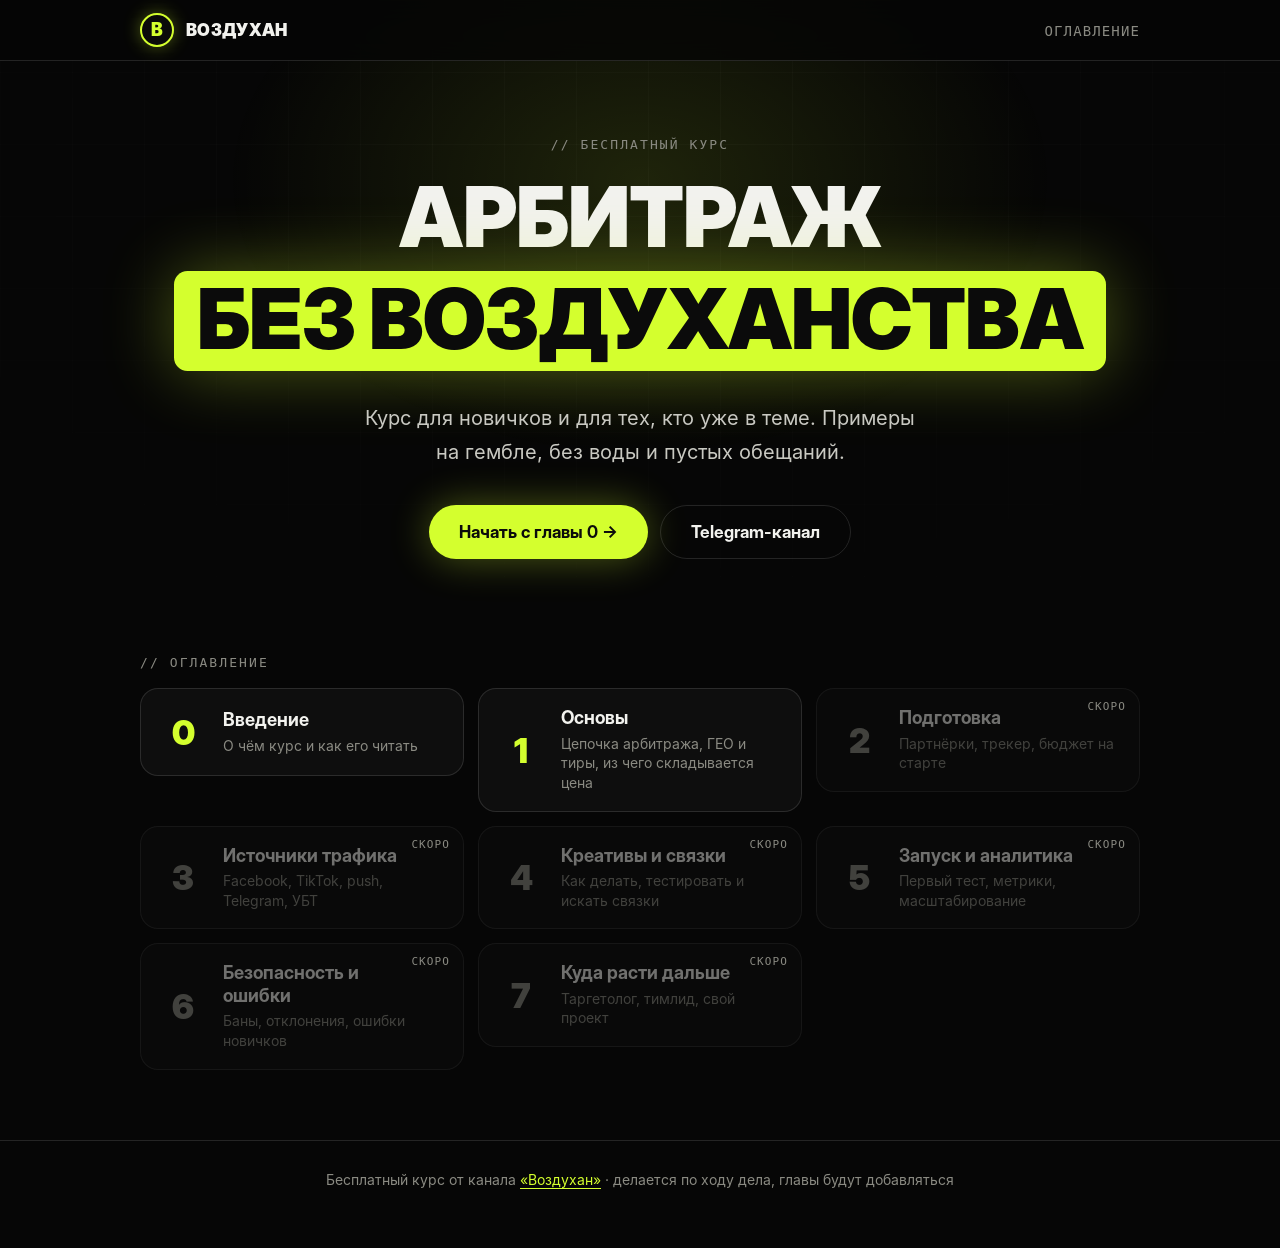
==== index.html @ 56ff72e5 "Глава 1: Основы (цепочка, ГЕО и тиры, цена, пример Бельгии) Co-Authored-By: Claude Sonnet 5.5 <norep" ====
<!doctype html>
<html lang="ru">
<head>
<meta charset="utf-8">
<meta name="viewport" content="width=device-width,initial-scale=1">
<title>Арбитраж без воздуханства — бесплатный курс</title>
<meta name="description" content="Бесплатный курс по арбитражу трафика от канала «Воздухан»: от новичка до первых тестов. Без воды и пустых обещаний.">
<meta property="og:type" content="website">
<meta property="og:title" content="Арбитраж без воздуханства — бесплатный курс">
<meta property="og:description" content="Бесплатный курс по арбитражу трафика от канала «Воздухан»: от новичка до первых тестов. Без воды и пустых обещаний.">
<meta property="og:image" content="https://plata1213.github.io/arbitrage-course/assets/cover.png">
<meta property="og:url" content="https://plata1213.github.io/arbitrage-course/">
<meta name="twitter:card" content="summary_large_image">
<meta name="theme-color" content="#060606">
<link rel="stylesheet" href="assets/style.css">
</head>
<body>
<div class="progress"></div>
<header class="top"><div class="wrap wide">
<a class="brand" href="index.html"><span class="logo">В</span>Воздухан</a>
<nav><a href="index.html#toc">Оглавление</a></nav>
</div></header>
<main>
<section class="hero"><div class="wrap">
<div class="kicker">// бесплатный курс</div>
<h1>Арбитраж<br><span class="plate">без воздуханства</span></h1>
<p class="lead">Курс для новичков и для тех, кто уже в теме. Примеры на гембле, без воды и пустых обещаний.</p>
<div class="btns"><a class="cta" href="chapters/00-vvedenie.html">Начать с главы 0 →</a><a class="cta ghost" href="https://t.me/+eh5fYWmZDxxhMjFi" target="_blank" rel="noopener">Telegram-канал</a></div>
</div></section>
<section class="wrap wide" id="toc">
<div class="section-title">// оглавление</div>
<ul class="toc">
<li><a href="chapters/00-vvedenie.html"><span class="n">0</span><span><div class="t">Введение</div><div class="d">О чём курс и как его читать</div></span></a></li>
<li><a href="chapters/01-osnovy.html"><span class="n">1</span><span><div class="t">Основы</div><div class="d">Цепочка арбитража, ГЕО и тиры, из чего складывается цена</div></span></a></li>
<li><div class="soon"><span class="n">2</span><span><div class="t">Подготовка</div><div class="d">Партнёрки, трекер, бюджет на старте</div></span></div><span class="badge">скоро</span></li>
<li><div class="soon"><span class="n">3</span><span><div class="t">Источники трафика</div><div class="d">Facebook, TikTok, push, Telegram, УБТ</div></span></div><span class="badge">скоро</span></li>
<li><div class="soon"><span class="n">4</span><span><div class="t">Креативы и связки</div><div class="d">Как делать, тестировать и искать связки</div></span></div><span class="badge">скоро</span></li>
<li><div class="soon"><span class="n">5</span><span><div class="t">Запуск и аналитика</div><div class="d">Первый тест, метрики, масштабирование</div></span></div><span class="badge">скоро</span></li>
<li><div class="soon"><span class="n">6</span><span><div class="t">Безопасность и ошибки</div><div class="d">Баны, отклонения, ошибки новичков</div></span></div><span class="badge">скоро</span></li>
<li><div class="soon"><span class="n">7</span><span><div class="t">Куда расти дальше</div><div class="d">Таргетолог, тимлид, свой проект</div></span></div><span class="badge">скоро</span></li>
</ul>
</section>
</main>
<footer><div class="wrap">Бесплатный курс от канала <a href="https://t.me/+eh5fYWmZDxxhMjFi" target="_blank" rel="noopener">«Воздухан»</a> · делается по ходу дела, главы будут добавляться</div></footer>
<script src="assets/app.js"></script>
</body></html>
---- assets/style.css ----
@font-face{font-family:"Inter";src:url(fonts/Inter-Regular.otf);font-weight:400;font-display:swap}
@font-face{font-family:"Inter";src:url(fonts/Inter-Medium.otf);font-weight:500;font-display:swap}
@font-face{font-family:"Inter";src:url(fonts/Inter-SemiBold.otf);font-weight:600;font-display:swap}
@font-face{font-family:"Inter Display";src:url(fonts/InterDisplay-Bold.otf);font-weight:700;font-display:swap}
@font-face{font-family:"Inter Display";src:url(fonts/InterDisplay-Black.otf);font-weight:900;font-display:swap}
:root{--bg:#060606;--card:#0e0e0e;--line:#ffffff1f;--ink:#f2f2ee;--mut:#8a8a82;--acc:#d4ff2e;
--disp:"Inter Display","Inter",system-ui,sans-serif;--body:"Inter",system-ui,-apple-system,"Segoe UI",sans-serif;
--mono:ui-monospace,"JetBrains Mono","DejaVu Sans Mono",Consolas,monospace;color-scheme:dark}
*{box-sizing:border-box}
html{scroll-behavior:smooth}
body{margin:0;background:var(--bg);color:var(--ink);font:400 18px/1.7 var(--body);-webkit-font-smoothing:antialiased;min-height:100vh;position:relative}
body::before{content:"";position:fixed;inset:0;z-index:-2;background-image:linear-gradient(#ffffff14 1px,transparent 1px),linear-gradient(90deg,#ffffff14 1px,transparent 1px);background-size:72px 72px;opacity:.35;-webkit-mask-image:radial-gradient(80% 60% at 50% 20%,#000,transparent);mask-image:radial-gradient(80% 60% at 50% 20%,#000,transparent)}
body::after{content:"";position:fixed;left:50%;top:-120px;width:900px;height:600px;transform:translateX(-50%);z-index:-1;background:radial-gradient(#d4ff2e1f,transparent 65%);pointer-events:none}
a{color:var(--acc);text-underline-offset:3px}
.wrap{max-width:760px;margin:0 auto;padding:0 20px}
.wrap.wide{max-width:1040px}
/* top bar */
.top{position:sticky;top:0;z-index:10;backdrop-filter:blur(14px);-webkit-backdrop-filter:blur(14px);background:#060606cc;border-bottom:1px solid var(--line)}
.top .wrap{display:flex;align-items:center;justify-content:space-between;height:60px}
.brand{display:flex;align-items:center;gap:12px;text-decoration:none;color:var(--ink);font:900 17px var(--disp);letter-spacing:.02em;text-transform:uppercase}
.logo{width:34px;height:34px;border-radius:50%;border:2px solid var(--acc);display:grid;place-items:center;color:var(--acc);font:900 18px var(--disp);box-shadow:0 0 18px #d4ff2e55;background:#0a0a0a;line-height:1;padding-bottom:1px}
.top nav a{font:500 14px var(--mono);letter-spacing:.08em;text-transform:uppercase;color:var(--mut);text-decoration:none;padding:8px 0}
.top nav a:hover{color:var(--acc)}
.progress{position:fixed;left:0;top:0;height:3px;width:0;background:var(--acc);box-shadow:0 0 12px var(--acc);z-index:20}
/* hero */
.hero{padding:76px 0 40px;text-align:center}
.hero .wrap{max-width:1040px}
.kicker{font:500 13px var(--mono);letter-spacing:.16em;text-transform:uppercase;color:var(--mut)}
.hero h1{font:900 clamp(40px,9vw,84px)/1.02 var(--disp);text-transform:uppercase;margin:22px 0 0;letter-spacing:-.01em}
.plate{display:inline-block;background:var(--acc);color:#0b0b0b;padding:.05em .28em .12em;border-radius:.16em;margin-top:.14em;box-shadow:0 0 70px #d4ff2e55}
.hero p.lead{max-width:560px;margin:30px auto 0;font-size:20px;color:#c9c9c2}
.cta{display:inline-flex;align-items:center;gap:10px;margin-top:36px;background:var(--acc);color:#0b0b0b;font:700 17px var(--disp);padding:16px 30px;border-radius:999px;text-decoration:none;box-shadow:0 0 40px #d4ff2e55;transition:transform .2s,box-shadow .2s}
.cta:hover{transform:translateY(-2px);box-shadow:0 0 56px #d4ff2e88}
/* toc */
.section-title{font:500 13px var(--mono);letter-spacing:.16em;text-transform:uppercase;color:var(--mut);margin:56px 0 18px}
.toc{display:grid;grid-template-columns:repeat(auto-fill,minmax(300px,1fr));gap:14px;padding:0;list-style:none;margin:0 0 70px}
.toc li{position:relative}
.toc a,.toc .soon{display:flex;gap:18px;align-items:center;min-height:88px;padding:18px 20px;background:var(--card);border:1px solid var(--line);border-radius:18px;text-decoration:none;color:var(--ink);transition:border-color .2s,box-shadow .2s,transform .2s}
.toc a:hover{border-color:var(--acc);box-shadow:0 0 30px #d4ff2e22;transform:translateY(-2px)}
.toc .n{font:900 34px var(--disp);color:var(--acc);min-width:44px;text-align:center}
.toc .t{font:700 18px/1.25 var(--disp)}
.toc .d{font-size:14px;color:var(--mut);margin-top:4px;line-height:1.4}
.toc .soon{opacity:.45;cursor:default}
.toc .soon .t{padding-right:46px}
.toc .soon .n{color:var(--mut)}
.badge{position:absolute;right:14px;top:12px;font:500 11px var(--mono);letter-spacing:.1em;text-transform:uppercase;color:var(--mut)}
/* article */
article.wrap{padding:56px 20px 30px}
article .kicker{color:var(--acc)}
article h1{font:900 clamp(34px,7vw,56px)/1.06 var(--disp);margin:14px 0 8px;text-transform:uppercase}
article .cover{width:100%;border-radius:18px;border:1px solid var(--line);margin:28px 0 8px;display:block}
article h2{font:900 clamp(24px,4.5vw,32px)/1.2 var(--disp);margin:52px 0 12px;display:flex;align-items:center;gap:14px}
article h2::before{content:"";width:10px;height:28px;border-radius:3px;background:var(--acc);box-shadow:0 0 14px #d4ff2e88;flex:none}
article p{margin:0 0 20px;color:#dcdcd5}
article strong{color:var(--ink);font-weight:600}
.note{border:1px solid var(--line);border-left:3px solid var(--acc);background:var(--card);border-radius:14px;padding:18px 22px;margin:28px 0}
.note b{font:700 12px var(--mono);letter-spacing:.14em;text-transform:uppercase;color:var(--acc);display:block;margin-bottom:6px}
.note p{margin:0;color:#c9c9c2;font-size:17px}
details.deep{border:1px dashed #d4ff2e66;border-radius:14px;padding:4px 20px;margin:28px 0;background:#d4ff2e08}
details.deep summary{cursor:pointer;font:700 12px var(--mono);letter-spacing:.14em;text-transform:uppercase;color:var(--acc);padding:14px 0;list-style:none}
details.deep summary::-webkit-details-marker{display:none}
details.deep summary::before{content:"+ ";}
details.deep[open] summary::before{content:"− ";}
.pager{display:flex;justify-content:space-between;gap:14px;margin:56px 0 40px;flex-wrap:wrap}
.pager a,.pager span{flex:1;min-width:200px;padding:18px 22px;border:1px solid var(--line);border-radius:16px;background:var(--card);text-decoration:none;color:var(--ink);font:700 16px var(--disp)}
.pager small{display:block;font:500 11px var(--mono);letter-spacing:.12em;text-transform:uppercase;color:var(--mut);margin-bottom:4px}
.pager a:hover{border-color:var(--acc)}
.pager .r{text-align:right}
.pager span{opacity:.4}
footer{border-top:1px solid var(--line);padding:30px 0 60px;color:var(--mut);font:400 14px var(--body);text-align:center}
@media(max-width:560px){body{font-size:17px}.hero{padding:52px 0 24px}.top nav a{font-size:12px}.toc{grid-template-columns:1fr}.pager .r{text-align:left}}
@media(prefers-reduced-motion:reduce){*{transition:none!important;scroll-behavior:auto!important}}

.cta.ghost{background:transparent;color:var(--ink);border:1px solid var(--line);box-shadow:none;margin-left:12px}
.cta.ghost:hover{border-color:var(--acc);color:var(--acc);box-shadow:0 0 30px #d4ff2e22}
.btns{display:flex;flex-wrap:wrap;gap:12px;justify-content:center;margin-top:36px}
.btns .cta,.btns .cta.ghost{margin:0}
.sub{margin:48px 0 0;text-align:center;border:1px solid var(--line);background:var(--card);border-radius:18px;padding:28px 22px}
.sub p{margin:0 0 16px;color:#dcdcd5}
.sub .cta{margin-top:0}

article ul{margin:0 0 20px;padding-left:22px;color:#dcdcd5}
article li{margin:6px 0}
.tblwrap{overflow-x:auto;margin:6px 0 20px;border:1px solid var(--line);border-radius:14px;background:var(--card)}
.tbl{width:100%;border-collapse:collapse;font-size:16px}
.tbl th{font:700 12px var(--mono);letter-spacing:.12em;text-transform:uppercase;color:var(--acc);text-align:left;padding:14px 18px;border-bottom:1px solid var(--line)}
.tbl td{padding:14px 18px;border-bottom:1px solid #ffffff10;color:#dcdcd5}
.tbl tr:last-child td{border-bottom:0}
.tbl td:first-child{font-weight:600;color:var(--ink)}
.tbl td:last-child{font:700 17px var(--disp);color:var(--acc)}
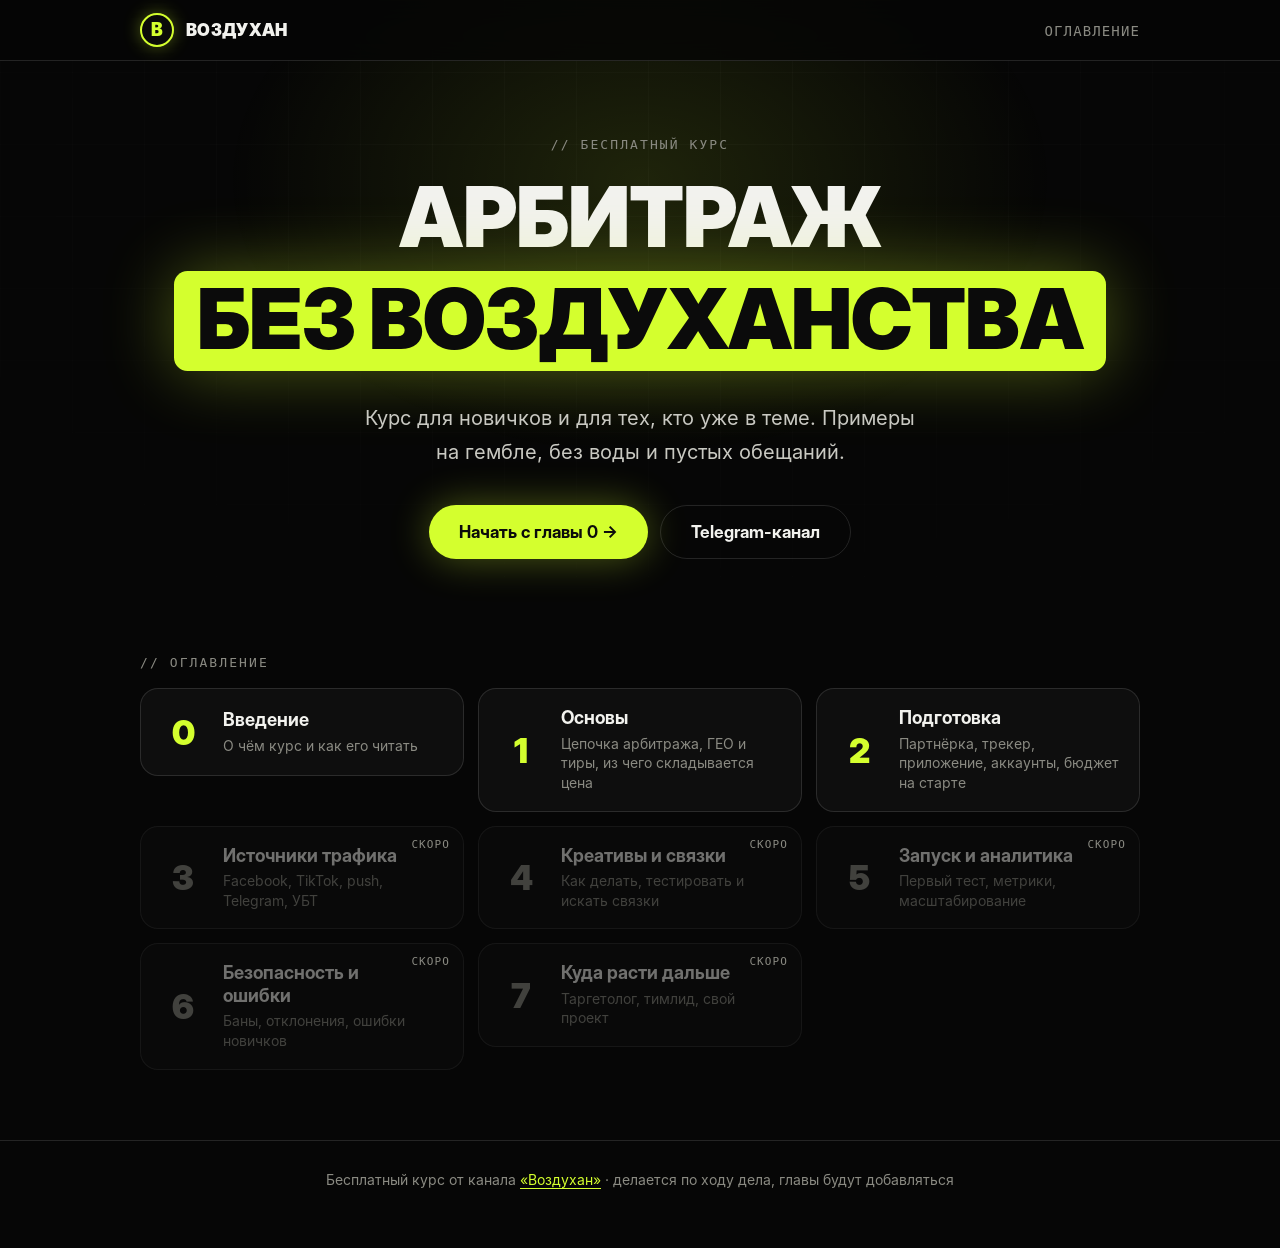
==== commit 49c94901: "Глава 2: Подготовка Co-Authored-By: Claude Sonnet 5.5 <noreply@anthropic.com> Claude-Session: https:" ====
--- a/index.html
+++ b/index.html
@@ -32,7 +32,7 @@
 <ul class="toc">
 <li><a href="chapters/00-vvedenie.html"><span class="n">0</span><span><div class="t">Введение</div><div class="d">О чём курс и как его читать</div></span></a></li>
 <li><a href="chapters/01-osnovy.html"><span class="n">1</span><span><div class="t">Основы</div><div class="d">Цепочка арбитража, ГЕО и тиры, из чего складывается цена</div></span></a></li>
-<li><div class="soon"><span class="n">2</span><span><div class="t">Подготовка</div><div class="d">Партнёрки, трекер, бюджет на старте</div></span></div><span class="badge">скоро</span></li>
+<li><a href="chapters/02-podgotovka.html"><span class="n">2</span><span><div class="t">Подготовка</div><div class="d">Партнёрка, трекер, приложение, аккаунты, бюджет на старте</div></span></a></li>
 <li><div class="soon"><span class="n">3</span><span><div class="t">Источники трафика</div><div class="d">Facebook, TikTok, push, Telegram, УБТ</div></span></div><span class="badge">скоро</span></li>
 <li><div class="soon"><span class="n">4</span><span><div class="t">Креативы и связки</div><div class="d">Как делать, тестировать и искать связки</div></span></div><span class="badge">скоро</span></li>
 <li><div class="soon"><span class="n">5</span><span><div class="t">Запуск и аналитика</div><div class="d">Первый тест, метрики, масштабирование</div></span></div><span class="badge">скоро</span></li>
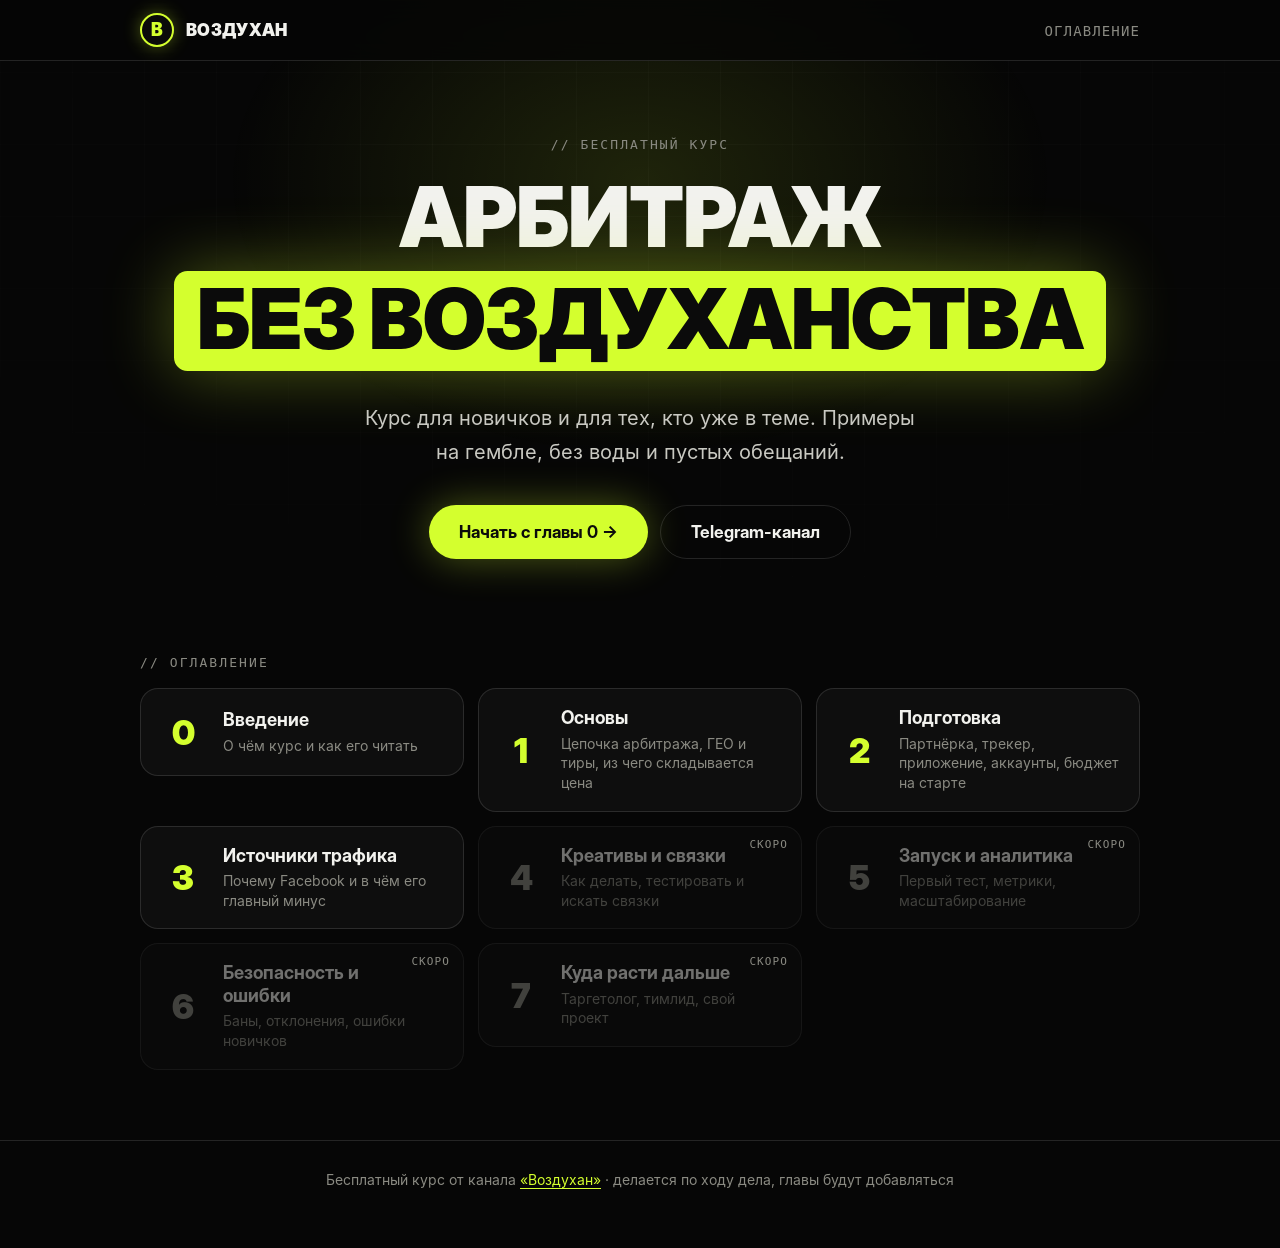
==== commit fc4d8659: "Глава 3: Источники трафика (Facebook) Co-Authored-By: Claude Sonnet 5.5 <noreply@anthropic.com> Clau" ====
--- a/index.html
+++ b/index.html
@@ -33,7 +33,7 @@
 <li><a href="chapters/00-vvedenie.html"><span class="n">0</span><span><div class="t">Введение</div><div class="d">О чём курс и как его читать</div></span></a></li>
 <li><a href="chapters/01-osnovy.html"><span class="n">1</span><span><div class="t">Основы</div><div class="d">Цепочка арбитража, ГЕО и тиры, из чего складывается цена</div></span></a></li>
 <li><a href="chapters/02-podgotovka.html"><span class="n">2</span><span><div class="t">Подготовка</div><div class="d">Партнёрка, трекер, приложение, аккаунты, бюджет на старте</div></span></a></li>
-<li><div class="soon"><span class="n">3</span><span><div class="t">Источники трафика</div><div class="d">Facebook, TikTok, push, Telegram, УБТ</div></span></div><span class="badge">скоро</span></li>
+<li><a href="chapters/03-istochniki.html"><span class="n">3</span><span><div class="t">Источники трафика</div><div class="d">Почему Facebook и в чём его главный минус</div></span></a></li>
 <li><div class="soon"><span class="n">4</span><span><div class="t">Креативы и связки</div><div class="d">Как делать, тестировать и искать связки</div></span></div><span class="badge">скоро</span></li>
 <li><div class="soon"><span class="n">5</span><span><div class="t">Запуск и аналитика</div><div class="d">Первый тест, метрики, масштабирование</div></span></div><span class="badge">скоро</span></li>
 <li><div class="soon"><span class="n">6</span><span><div class="t">Безопасность и ошибки</div><div class="d">Баны, отклонения, ошибки новичков</div></span></div><span class="badge">скоро</span></li>
--- a/assets/style.css
+++ b/assets/style.css
@@ -88,3 +88,20 @@
 .tbl tr:last-child td{border-bottom:0}
 .tbl td:first-child{font-weight:600;color:var(--ink)}
 .tbl td:last-child{font:700 17px var(--disp);color:var(--acc)}
+
+.car{margin:6px 0 22px}
+.car-track{display:flex;gap:12px;overflow-x:auto;scroll-snap-type:x mandatory;scrollbar-width:none;-webkit-overflow-scrolling:touch}
+.car-track::-webkit-scrollbar{display:none}
+.slide{flex:0 0 78%;scroll-snap-align:center;margin:0;border:1px solid var(--line);border-radius:16px;height:190px;display:flex;align-items:center;justify-content:center;position:relative;overflow:hidden}
+.slide img{max-width:78%;max-height:62%;object-fit:contain;margin:0;border:0;border-radius:0;box-shadow:none}
+.slide figcaption{position:absolute;left:12px;bottom:10px;font:700 11px var(--mono);letter-spacing:.12em;text-transform:uppercase;color:#fff;background:#000c;padding:4px 8px;border-radius:6px}
+.car-nav{display:flex;align-items:center;justify-content:center;gap:14px;margin-top:12px}
+.car-b{width:38px;height:38px;border-radius:50%;border:1px solid var(--line);background:var(--card);color:var(--acc);font-size:18px;cursor:pointer}
+.car-b:hover{border-color:var(--acc)}
+.car-dots{display:flex;gap:8px}
+.car-dots i{width:8px;height:8px;border-radius:50%;background:#ffffff30;display:block}
+.car-dots i.on{background:var(--acc)}
+@media(min-width:700px){.slide{flex-basis:46%}}
+
+.fbfig{margin:6px 0 22px;text-align:center}
+.fbfig img{width:150px;height:150px;border-radius:30px;box-shadow:0 0 40px #1877f233;border:0;margin:0 auto}
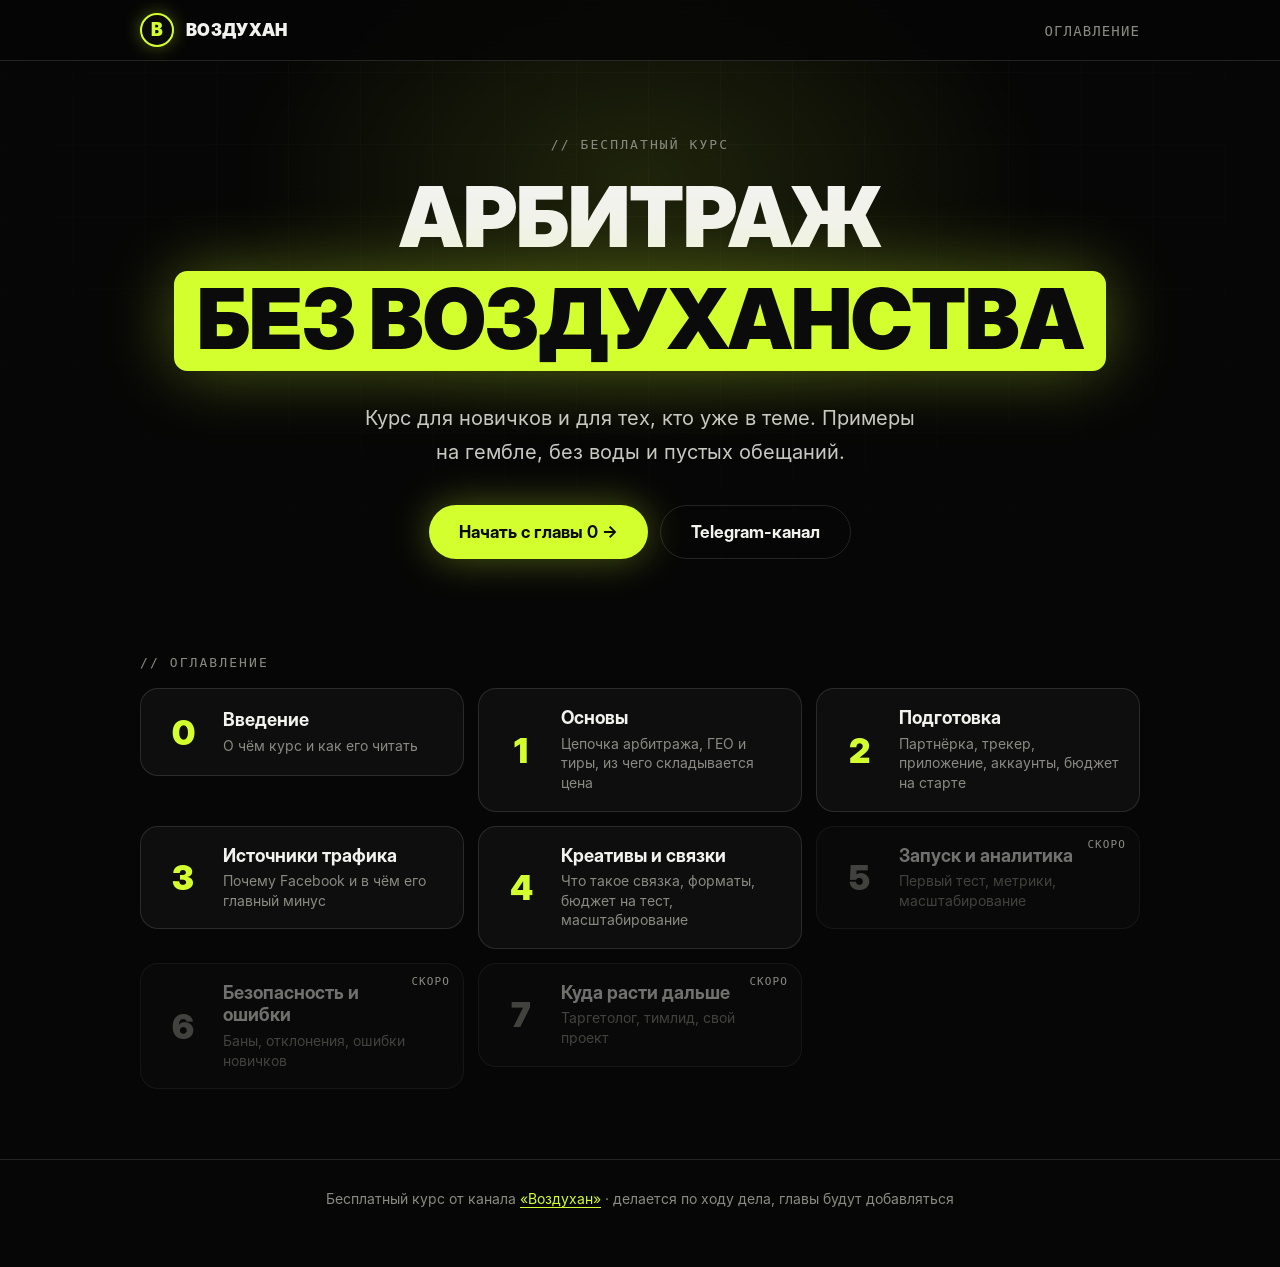
==== commit b0095426: "Глава 4: Креативы и связки Co-Authored-By: Claude Sonnet 5.5 <noreply@anthropic.com> Claude-Session:" ====
--- a/index.html
+++ b/index.html
@@ -34,7 +34,7 @@
 <li><a href="chapters/01-osnovy.html"><span class="n">1</span><span><div class="t">Основы</div><div class="d">Цепочка арбитража, ГЕО и тиры, из чего складывается цена</div></span></a></li>
 <li><a href="chapters/02-podgotovka.html"><span class="n">2</span><span><div class="t">Подготовка</div><div class="d">Партнёрка, трекер, приложение, аккаунты, бюджет на старте</div></span></a></li>
 <li><a href="chapters/03-istochniki.html"><span class="n">3</span><span><div class="t">Источники трафика</div><div class="d">Почему Facebook и в чём его главный минус</div></span></a></li>
-<li><div class="soon"><span class="n">4</span><span><div class="t">Креативы и связки</div><div class="d">Как делать, тестировать и искать связки</div></span></div><span class="badge">скоро</span></li>
+<li><a href="chapters/04-kreativy.html"><span class="n">4</span><span><div class="t">Креативы и связки</div><div class="d">Что такое связка, форматы, бюджет на тест, масштабирование</div></span></a></li>
 <li><div class="soon"><span class="n">5</span><span><div class="t">Запуск и аналитика</div><div class="d">Первый тест, метрики, масштабирование</div></span></div><span class="badge">скоро</span></li>
 <li><div class="soon"><span class="n">6</span><span><div class="t">Безопасность и ошибки</div><div class="d">Баны, отклонения, ошибки новичков</div></span></div><span class="badge">скоро</span></li>
 <li><div class="soon"><span class="n">7</span><span><div class="t">Куда расти дальше</div><div class="d">Таргетолог, тимлид, свой проект</div></span></div><span class="badge">скоро</span></li>
--- a/assets/style.css
+++ b/assets/style.css
@@ -105,3 +105,5 @@
 
 .fbfig{margin:6px 0 22px;text-align:center}
 .fbfig img{width:150px;height:150px;border-radius:30px;box-shadow:0 0 40px #1877f233;border:0;margin:0 auto}
+
+img.fig{display:block;width:100%;height:auto;border:1px solid var(--line);border-radius:14px;margin:8px 0 22px}
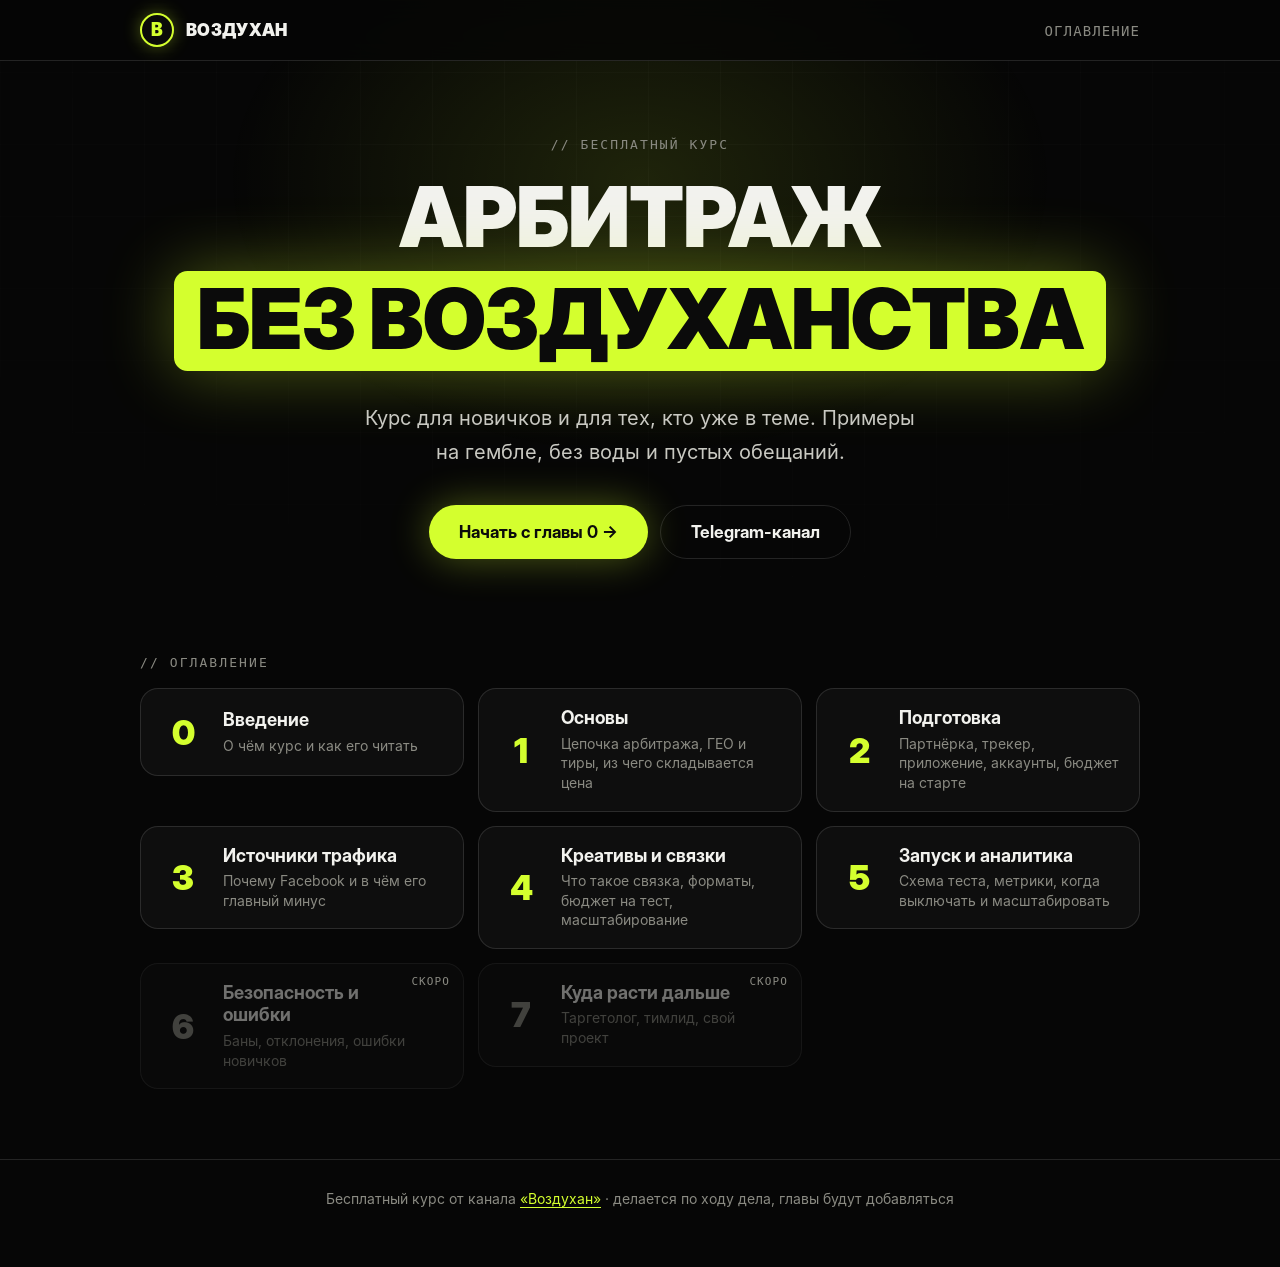
==== commit c5341880: "Глава 5: Запуск и аналитика Co-Authored-By: Claude Sonnet 5.5 <noreply@anthropic.com> Claude-Session" ====
--- a/index.html
+++ b/index.html
@@ -35,7 +35,7 @@
 <li><a href="chapters/02-podgotovka.html"><span class="n">2</span><span><div class="t">Подготовка</div><div class="d">Партнёрка, трекер, приложение, аккаунты, бюджет на старте</div></span></a></li>
 <li><a href="chapters/03-istochniki.html"><span class="n">3</span><span><div class="t">Источники трафика</div><div class="d">Почему Facebook и в чём его главный минус</div></span></a></li>
 <li><a href="chapters/04-kreativy.html"><span class="n">4</span><span><div class="t">Креативы и связки</div><div class="d">Что такое связка, форматы, бюджет на тест, масштабирование</div></span></a></li>
-<li><div class="soon"><span class="n">5</span><span><div class="t">Запуск и аналитика</div><div class="d">Первый тест, метрики, масштабирование</div></span></div><span class="badge">скоро</span></li>
+<li><a href="chapters/05-zapusk.html"><span class="n">5</span><span><div class="t">Запуск и аналитика</div><div class="d">Схема теста, метрики, когда выключать и масштабировать</div></span></a></li>
 <li><div class="soon"><span class="n">6</span><span><div class="t">Безопасность и ошибки</div><div class="d">Баны, отклонения, ошибки новичков</div></span></div><span class="badge">скоро</span></li>
 <li><div class="soon"><span class="n">7</span><span><div class="t">Куда расти дальше</div><div class="d">Таргетолог, тимлид, свой проект</div></span></div><span class="badge">скоро</span></li>
 </ul>
--- a/assets/style.css
+++ b/assets/style.css
@@ -107,3 +107,18 @@
 .fbfig img{width:150px;height:150px;border-radius:30px;box-shadow:0 0 40px #1877f233;border:0;margin:0 auto}
 
 img.fig{display:block;width:100%;height:auto;border:1px solid var(--line);border-radius:14px;margin:8px 0 22px}
+
+article h3{font:800 20px var(--disp);margin:26px 0 10px;color:var(--ink)}
+.pair{border:1px solid var(--line);border-radius:16px;padding:16px;margin:12px 0 18px;background:var(--card)}
+.pair.good{border-color:var(--acc)}
+.pair.bad{border-color:#ff4d4d88}
+.tagl{display:inline-block;font:700 11px var(--mono);letter-spacing:.14em;text-transform:uppercase;padding:5px 10px;border-radius:7px;margin-bottom:12px}
+.good .tagl{background:var(--acc);color:#0b0b0b}
+.bad .tagl{background:#ff4d4d;color:#fff}
+.pairrow{display:flex;align-items:center;gap:10px}
+.pairrow figure{flex:1;margin:0;min-width:0}
+.pairrow img{width:100%;height:auto;border-radius:10px;border:0;display:block;margin:0}
+.pairrow figcaption{font:600 12px var(--mono);color:#9a9a92;margin-top:8px;text-align:center}
+.pa{font-size:24px;color:var(--acc)}
+.bad .pa{color:#ff4d4d}
+.pair .cap{margin:14px 0 0;font-size:15px;color:#b9b9b0}
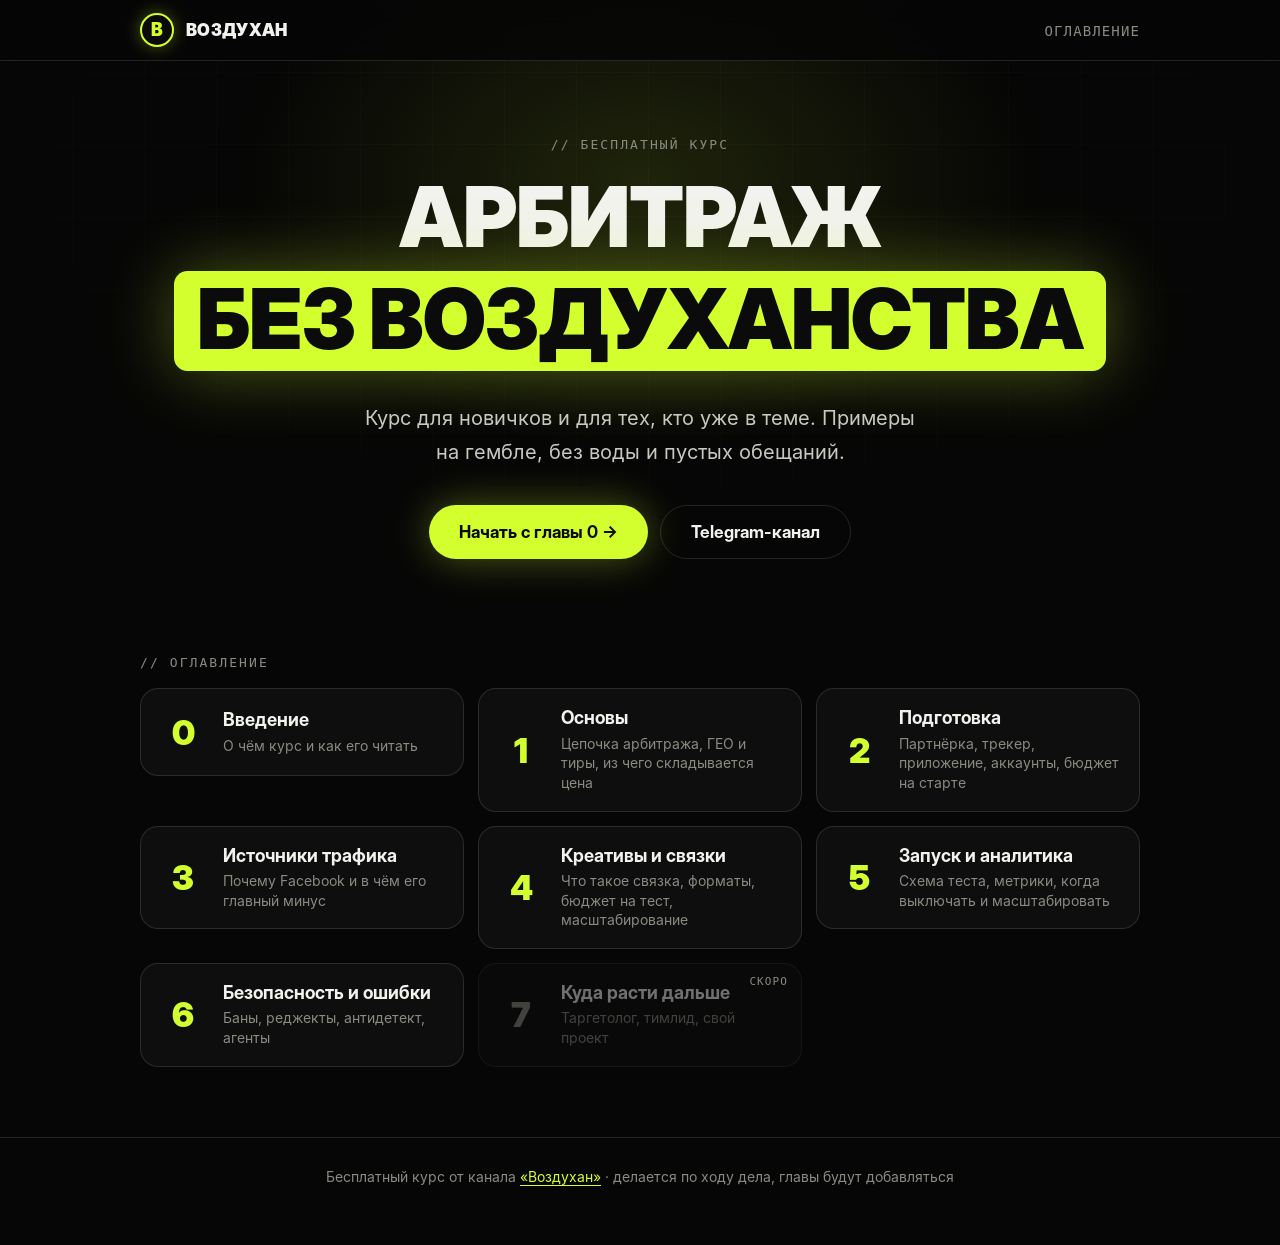
==== commit bad3df54: "Глава 6: Безопасность и ошибки Co-Authored-By: Claude Sonnet 5.5 <noreply@anthropic.com> Claude-Sess" ====
--- a/index.html
+++ b/index.html
@@ -13,6 +13,8 @@
 <meta name="twitter:card" content="summary_large_image">
 <meta name="theme-color" content="#060606">
 <link rel="stylesheet" href="assets/style.css">
+<link rel="icon" type="image/png" href="assets/favicon.png">
+<link rel="apple-touch-icon" href="assets/apple-touch-icon.png">
 </head>
 <body>
 <div class="progress"></div>
@@ -36,7 +38,7 @@
 <li><a href="chapters/03-istochniki.html"><span class="n">3</span><span><div class="t">Источники трафика</div><div class="d">Почему Facebook и в чём его главный минус</div></span></a></li>
 <li><a href="chapters/04-kreativy.html"><span class="n">4</span><span><div class="t">Креативы и связки</div><div class="d">Что такое связка, форматы, бюджет на тест, масштабирование</div></span></a></li>
 <li><a href="chapters/05-zapusk.html"><span class="n">5</span><span><div class="t">Запуск и аналитика</div><div class="d">Схема теста, метрики, когда выключать и масштабировать</div></span></a></li>
-<li><div class="soon"><span class="n">6</span><span><div class="t">Безопасность и ошибки</div><div class="d">Баны, отклонения, ошибки новичков</div></span></div><span class="badge">скоро</span></li>
+<li><a href="chapters/06-bezopasnost.html"><span class="n">6</span><span><div class="t">Безопасность и ошибки</div><div class="d">Баны, реджекты, антидетект, агенты</div></span></a></li>
 <li><div class="soon"><span class="n">7</span><span><div class="t">Куда расти дальше</div><div class="d">Таргетолог, тимлид, свой проект</div></span></div><span class="badge">скоро</span></li>
 </ul>
 </section>
--- a/assets/style.css
+++ b/assets/style.css
@@ -122,3 +122,20 @@
 .pa{font-size:24px;color:var(--acc)}
 .bad .pa{color:#ff4d4d}
 .pair .cap{margin:14px 0 0;font-size:15px;color:#b9b9b0}
+
+.shot{margin:8px 0 22px}
+.shot img{display:block;width:100%;height:auto;border:1px solid var(--line);border-radius:14px;margin:0}
+.shot figcaption{font-size:14px;color:#9a9a92;margin-top:10px;line-height:1.5}
+
+.tbl-text td:last-child,.tbl-text td:nth-child(2){font:400 16px var(--sans,inherit);color:#dcdcd5}
+.tbl-text td:last-child{font-weight:700;color:var(--acc)}
+article a:not(.cta){color:var(--acc)}
+
+@media(max-width:600px){
+.tbl-text thead{display:none}
+.tbl-text,.tbl-text tbody,.tbl-text tr,.tbl-text td{display:block;width:100%}
+.tbl-text tr{padding:12px 4px;border-bottom:1px solid #ffffff10}
+.tbl-text tr:last-child{border-bottom:0}
+.tbl-text td{border:0!important;padding:6px 14px}
+.tbl-text td:before{content:attr(data-l);display:block;font:700 11px var(--mono);letter-spacing:.12em;text-transform:uppercase;color:#8a8a82;margin-bottom:3px}
+}
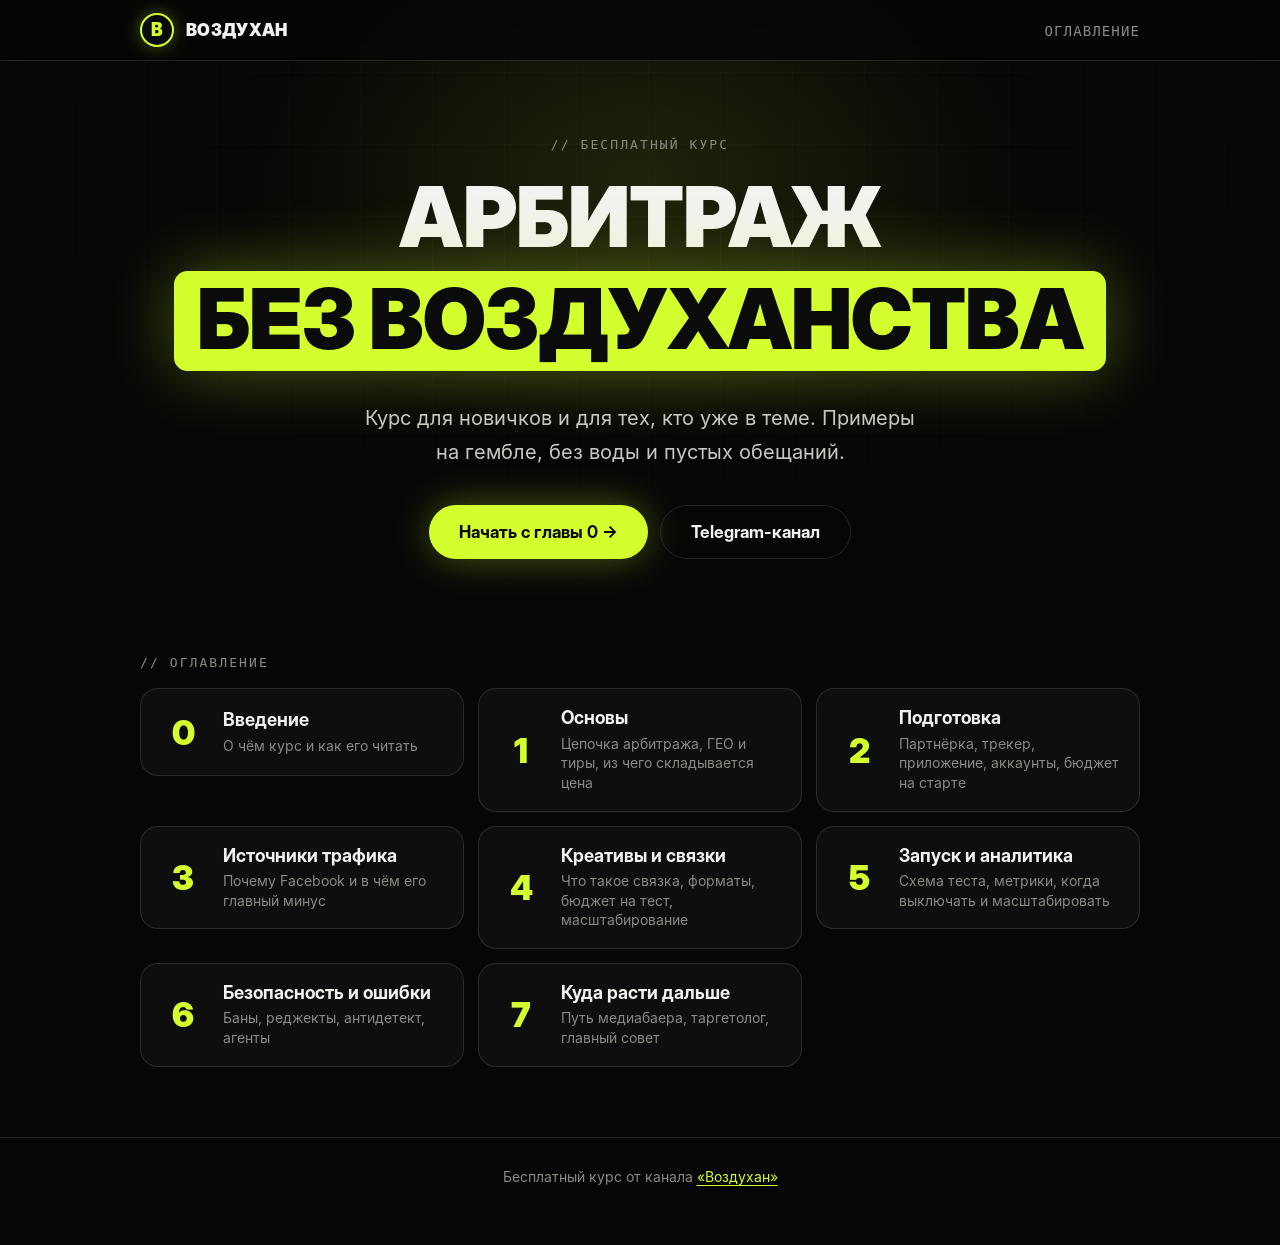
==== commit 791a0bce: "Глава 7: Куда расти дальше; курс полностью опубликован Co-Authored-By: Claude Sonnet 5.5 <noreply@an" ====
--- a/index.html
+++ b/index.html
@@ -39,10 +39,10 @@
 <li><a href="chapters/04-kreativy.html"><span class="n">4</span><span><div class="t">Креативы и связки</div><div class="d">Что такое связка, форматы, бюджет на тест, масштабирование</div></span></a></li>
 <li><a href="chapters/05-zapusk.html"><span class="n">5</span><span><div class="t">Запуск и аналитика</div><div class="d">Схема теста, метрики, когда выключать и масштабировать</div></span></a></li>
 <li><a href="chapters/06-bezopasnost.html"><span class="n">6</span><span><div class="t">Безопасность и ошибки</div><div class="d">Баны, реджекты, антидетект, агенты</div></span></a></li>
-<li><div class="soon"><span class="n">7</span><span><div class="t">Куда расти дальше</div><div class="d">Таргетолог, тимлид, свой проект</div></span></div><span class="badge">скоро</span></li>
+<li><a href="chapters/07-rost.html"><span class="n">7</span><span><div class="t">Куда расти дальше</div><div class="d">Путь медиабаера, таргетолог, главный совет</div></span></a></li>
 </ul>
 </section>
 </main>
-<footer><div class="wrap">Бесплатный курс от канала <a href="https://t.me/+eh5fYWmZDxxhMjFi" target="_blank" rel="noopener">«Воздухан»</a> · делается по ходу дела, главы будут добавляться</div></footer>
+<footer><div class="wrap">Бесплатный курс от канала <a href="https://t.me/+eh5fYWmZDxxhMjFi" target="_blank" rel="noopener">«Воздухан»</a></div></footer>
 <script src="assets/app.js"></script>
 </body></html>
